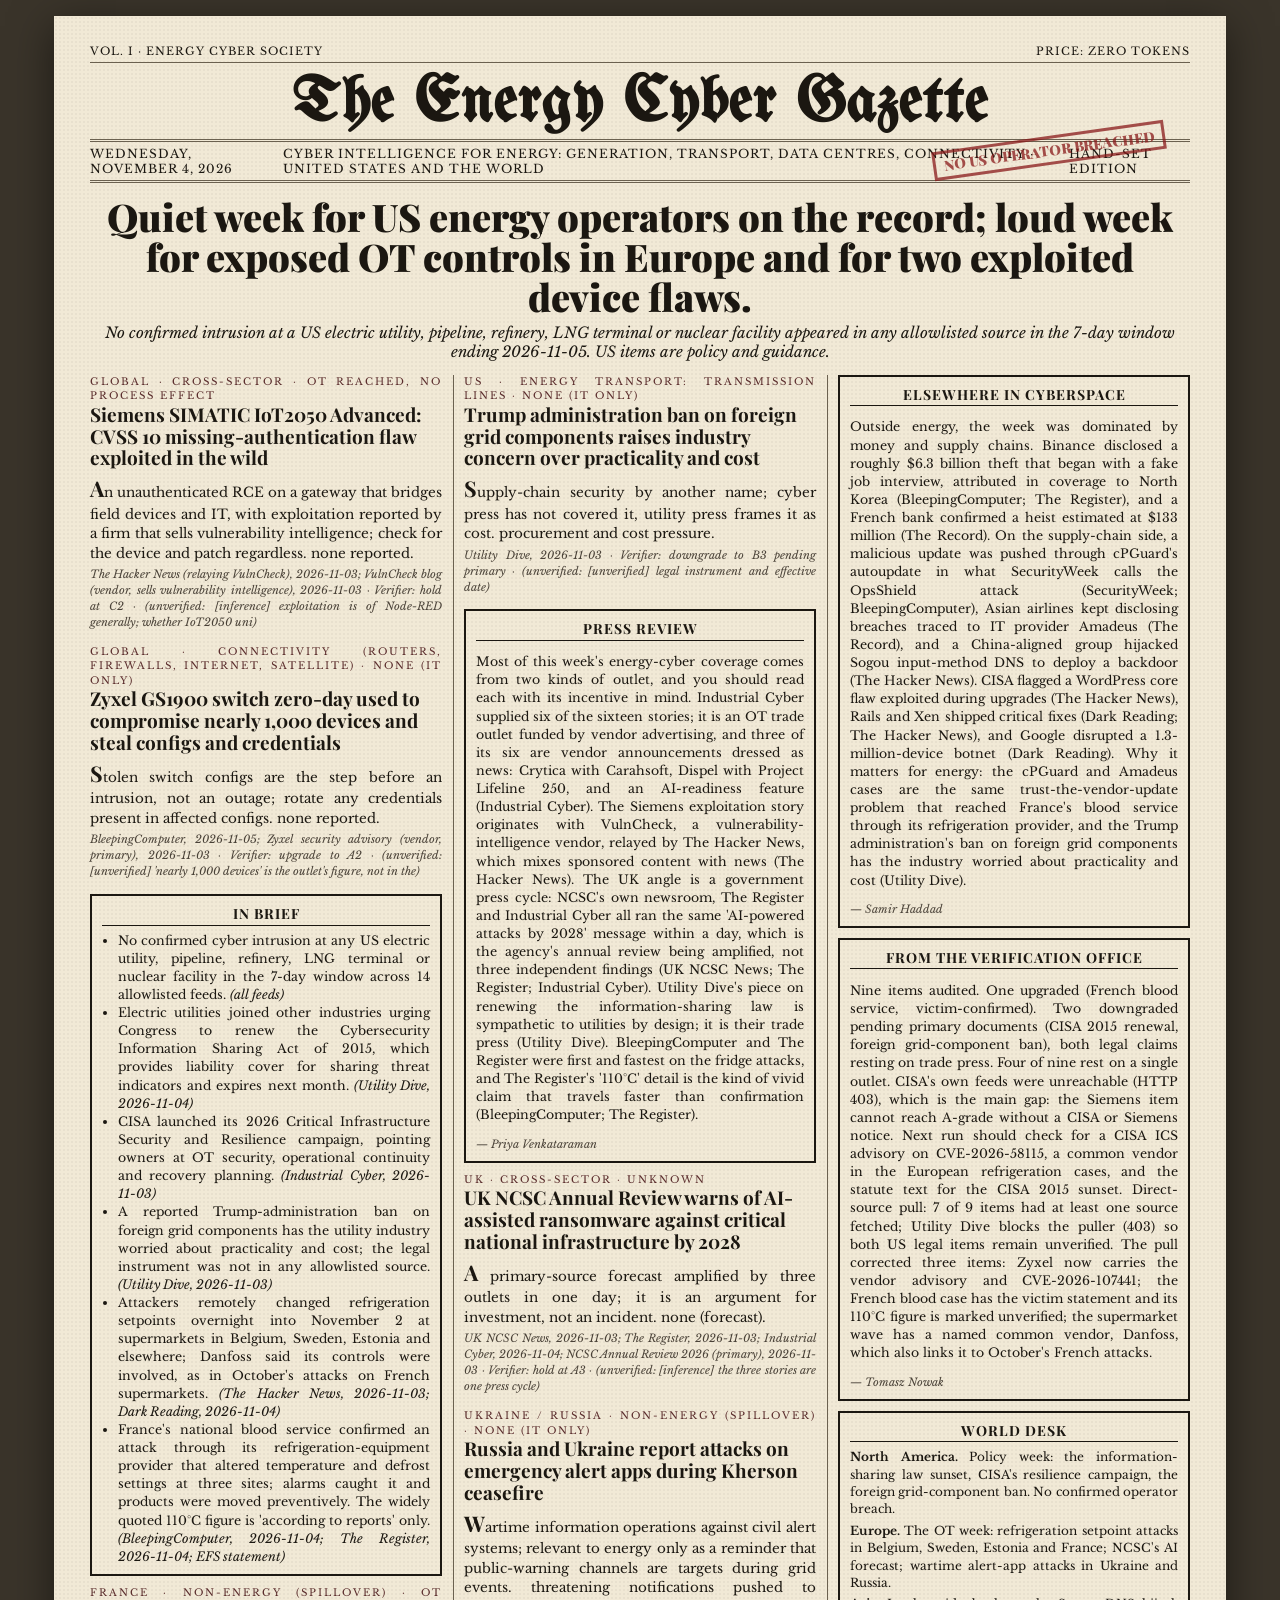
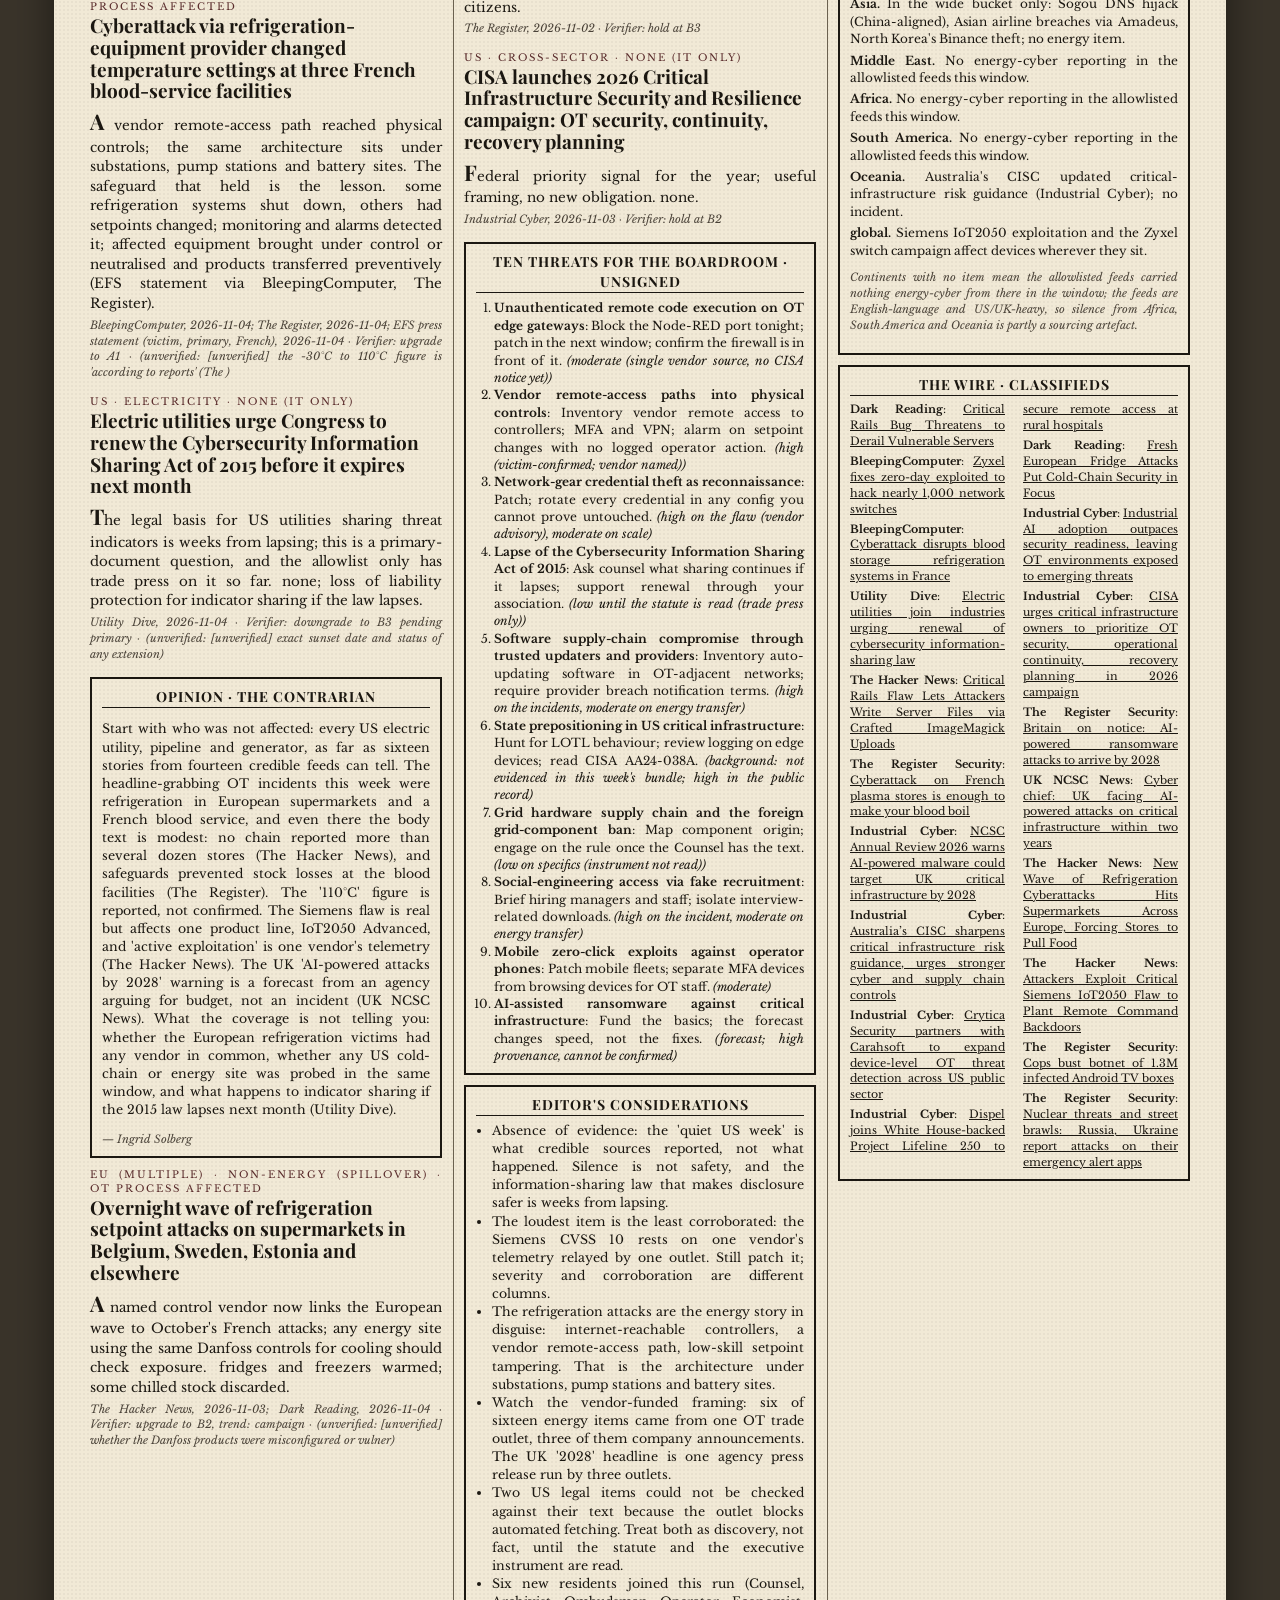
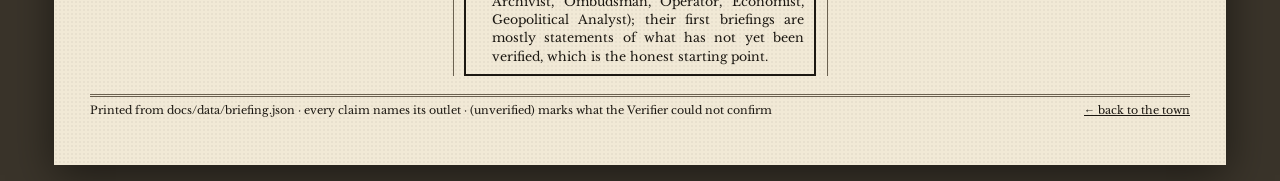
==== docs/gazette.html @ 7d717e28 "Energy scope widened to transport, data centres and connectivity; continent tags; world desk; three " ====
<!doctype html>
<html lang="en">
<head>
<meta charset="utf-8"><meta name="viewport" content="width=device-width, initial-scale=1">
<title>Energy Cyber Gazette</title>
<link rel="icon" type="image/svg+xml" href="etc-icon.svg">
<link href="https://fonts.googleapis.com/css2?family=Playfair+Display:wght@400;700;900&family=Libre+Baskerville:ital@0;1&family=UnifrakturMaguntia&display=swap" rel="stylesheet">
<style>
:root{--paper:#f1e9d6;--ink:#1b1711;--rule:#6b6150}
body{margin:0;background:#3a342a;font-family:'Libre Baskerville',Georgia,serif;color:var(--ink)}
.sheet{max-width:1100px;margin:16px auto;background:var(--paper);padding:28px 36px 48px;box-shadow:0 10px 40px rgba(0,0,0,.5);background-image:radial-gradient(rgba(0,0,0,.04) 1px,transparent 1px);background-size:4px 4px}
.ears{display:flex;justify-content:space-between;font-size:11px;letter-spacing:1px;text-transform:uppercase;border-bottom:1px solid var(--rule);padding-bottom:4px}
h1.mast{font-family:'UnifrakturMaguntia',serif;font-size:64px;text-align:center;margin:8px 0 2px;letter-spacing:1px}
.dateline{display:flex;justify-content:space-between;font-size:12px;border-top:3px double var(--rule);border-bottom:3px double var(--rule);padding:4px 0;margin-bottom:14px;text-transform:uppercase;letter-spacing:1px}
h2.lead{font-family:'Playfair Display',serif;font-weight:900;font-size:38px;line-height:1.05;margin:0 0 6px;text-align:center}
.deck{text-align:center;font-style:italic;font-size:15px;margin-bottom:14px}
.cols{column-count:3;column-gap:22px;column-rule:1px solid var(--rule);font-size:13.5px;line-height:1.45;text-align:justify}
@media(max-width:800px){.cols{column-count:1}}
.story{break-inside:avoid;margin-bottom:14px}
.story h3{font-family:'Playfair Display',serif;font-size:19px;line-height:1.15;margin:0 0 4px;text-align:left}
.story .kicker{font-size:10px;letter-spacing:2px;text-transform:uppercase;color:#5a2c2c}
.story p{margin:0 0 4px}.story p::first-letter{font-family:'Playfair Display',serif;font-size:1.6em;font-weight:700}
.byline{font-size:11px;font-style:italic;color:#4a4238}
.box{border:2px solid var(--ink);padding:8px 10px;margin:10px 0;break-inside:avoid}
.box h4{margin:0 0 6px;font-family:'Playfair Display',serif;font-size:14px;letter-spacing:1px;text-transform:uppercase;text-align:center;border-bottom:1px solid var(--ink)}
.box ul{margin:0;padding-left:16px;font-size:12.5px}
.foot{border-top:3px double var(--rule);margin-top:18px;padding-top:6px;font-size:11px;display:flex;justify-content:space-between;flex-wrap:wrap;gap:8px}
.classified{font-size:11px;column-count:2;column-gap:18px}
.classified div{margin-bottom:4px}
a{color:inherit}
.stamp{position:absolute;transform:rotate(-8deg);border:3px solid #8a1a1a;color:#8a1a1a;font-family:'Playfair Display',serif;font-weight:900;padding:2px 8px;font-size:14px;opacity:.75;right:60px;top:120px}
.sheet{position:relative}
</style>
</head>
<body>
<div class="sheet">
  <div class="ears"><span>Vol. I · Energy Cyber Society</span><span id="price">Price: zero tokens</span></div>
  <h1 class="mast">The Energy Cyber Gazette</h1>
  <div class="dateline"><span id="date"></span><span>Cyber intelligence for energy: generation, transport, data centres, connectivity · United States and the world</span><span id="edition"></span></div>
  <div class="stamp" id="stamp"></div>
  <h2 class="lead" id="lead"></h2>
  <div class="deck" id="deck"></div>
  <div class="cols" id="cols"></div>
  <div class="foot"><span>Printed from docs/data/briefing.json · every claim names its outlet · (unverified) marks what the Verifier could not confirm</span><a href="index.html">← back to the town</a></div>
</div>
<script>
const esc = t => String(t == null ? '' : t).replace(/[&<>"]/g, c => ({ '&': '&amp;', '<': '&lt;', '>': '&gt;', '"': '&quot;' }[c]));
(async () => {
  const [b, n] = await Promise.all([fetch('data/briefing.json').then(r => r.json()), fetch('data/news.json').then(r => r.json()).catch(() => null)]);
  const d = new Date(b.news_generated_at || b.generated_at);
  document.getElementById('date').textContent = d.toLocaleDateString('en-US', { weekday: 'long', year: 'numeric', month: 'long', day: 'numeric' });
  document.getElementById('edition').textContent = (b.model || '').includes('session') ? 'Hand-set edition' : 'Morning edition';
  document.getElementById('stamp').textContent = b.us_status && /no confirmed/i.test(b.us_status) ? 'NO US OPERATOR BREACHED' : 'SEE BOARD';
  const sm = b.summary || { headline: 'No summary yet', bullets: [], considerations: [] };
  document.getElementById('lead').textContent = sm.headline;
  document.getElementById('deck').textContent = b.us_status || '';
  const A = b.agents || {}, names = { reporter: 'Dana Okafor', analyst: 'Mateo Reyes', critic: 'Priya Venkataraman', wideangle: 'Samir Haddad', contrarian: 'Ingrid Solberg', verifier: 'Tomasz Nowak', librarian: 'Aisha Bello' };
  const items = (b.items || []).slice().sort((x, y) => ({ critical: 0, high: 1, medium: 2, low: 3, info: 4 }[x.severity] ?? 9) - ({ critical: 0, high: 1, medium: 2, low: 3, info: 4 }[y.severity] ?? 9));
  const V = (b.verification && b.verification.verdicts) || {};
  let html = '';
  items.forEach((it, i) => { html += `<div class="story"><div class="kicker">${esc(it.country)} · ${esc(it.subsector)} · ${esc(it.ot_impact)}</div><h3>${esc(it.headline)}</h3><p>${esc(it.so_what)}${it.operational_impact ? ' ' + esc(it.operational_impact) + '.' : ''}</p><div class="byline">${(it.sources || []).map(s => esc(s.name) + (s.date ? ', ' + esc(s.date) : '')).join('; ')}${V[it.headline] ? ' · Verifier: ' + esc(V[it.headline].verdict) : ''}${(it.labels || []).length ? ' · (unverified: ' + esc(it.labels[0].slice(0, 70)) + ')' : ''}</div></div>`;
    if (i === 1) html += `<div class="box"><h4>In brief</h4><ul>${sm.bullets.slice(0, 6).map(x => `<li>${esc(x.text)} <i>(${esc((x.sources || []).join('; '))})</i></li>`).join('')}</ul></div>`;
    if (i === 3) html += `<div class="box"><h4>Opinion · The Contrarian</h4><p style="font-size:12.5px">${esc((A.contrarian || {}).briefing || '')}</p><div class="byline">— ${names.contrarian}</div></div>`;
    if (i === 5) html += `<div class="box"><h4>Press review</h4><p style="font-size:12.5px">${esc((A.critic || {}).briefing || '')}</p><div class="byline">— ${names.critic}</div></div>`; });
  if (b.executive_brief) html += `<div class="box"><h4>Ten threats for the boardroom${b.executive_brief.evaluation.signed ? '' : ' · unsigned'}</h4><ol style="font-size:12px;padding-left:18px;margin:0">${b.executive_brief.threats.map(t => `<li><b>${esc(t.threat.split(' (')[0])}</b>: ${esc(t.action)} <i>(${esc(t.confidence)})</i></li>`).join('')}</ol></div>`;
  html += `<div class="box"><h4>Editor's considerations</h4><ul>${sm.considerations.map(t => `<li>${esc(t)}</li>`).join('')}</ul></div>`;
  html += `<div class="box"><h4>Elsewhere in cyberspace</h4><p style="font-size:12.5px">${esc((A.wideangle || {}).briefing || '')}</p><div class="byline">— ${names.wideangle}</div></div>`;
  html += `<div class="box"><h4>From the Verification Office</h4><p style="font-size:12.5px">${esc((b.verification || {}).summary || '')}</p><div class="byline">— ${names.verifier}</div></div>`;
  if (b.world_desk) html += `<div class="box"><h4>World desk</h4>${Object.entries(b.world_desk.continents).map(([c, t]) => `<p style="font-size:12px;margin:0 0 4px"><b>${esc(c)}.</b> ${esc(t)}</p>`).join('')}<p class="byline">${esc(b.world_desk.note)}</p></div>`;
  if (n) html += `<div class="box"><h4>The wire · classifieds</h4><div class="classified">${n.energy.map(s => `<div><b>${esc(s.source_name)}</b>: <a href="${esc(s.link)}" target="_blank" rel="noopener">${esc(s.title)}</a></div>`).join('')}</div></div>`;
  document.getElementById('cols').innerHTML = html;
})();
</script>
</body>
</html>
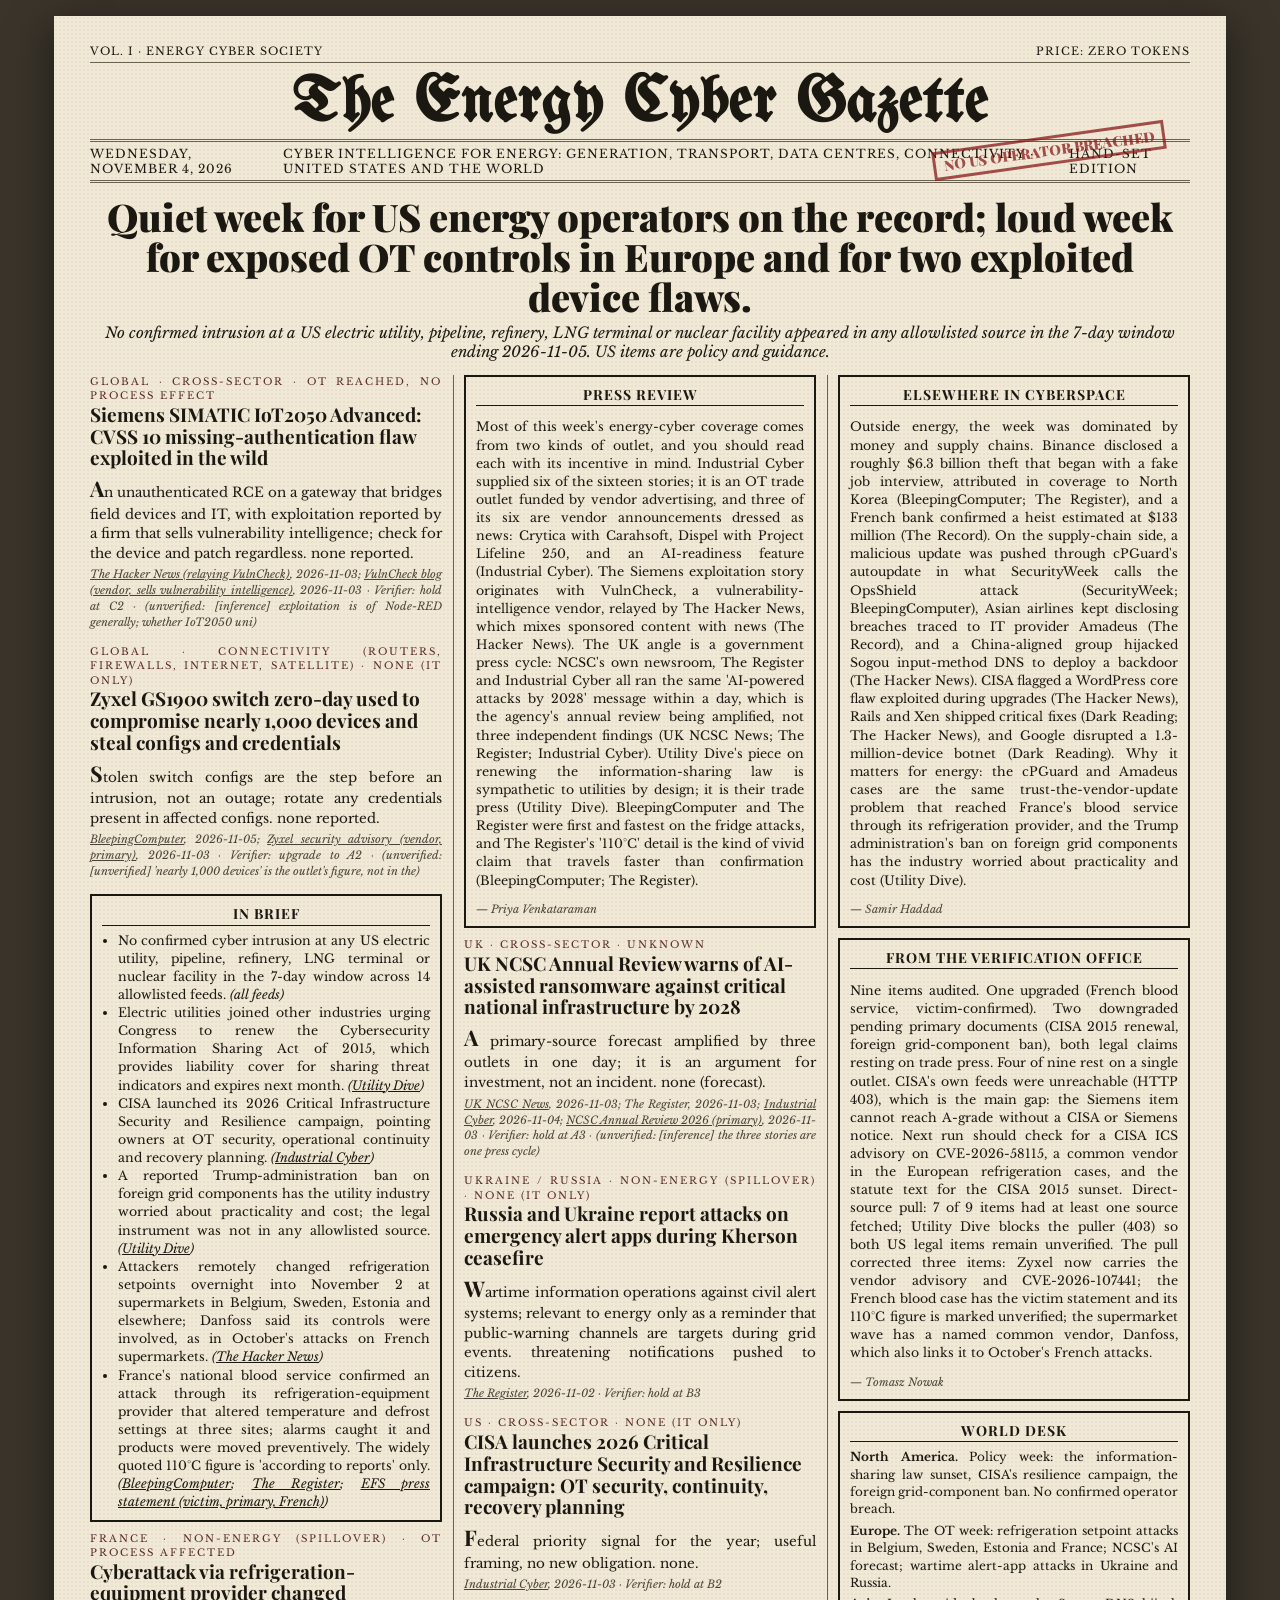
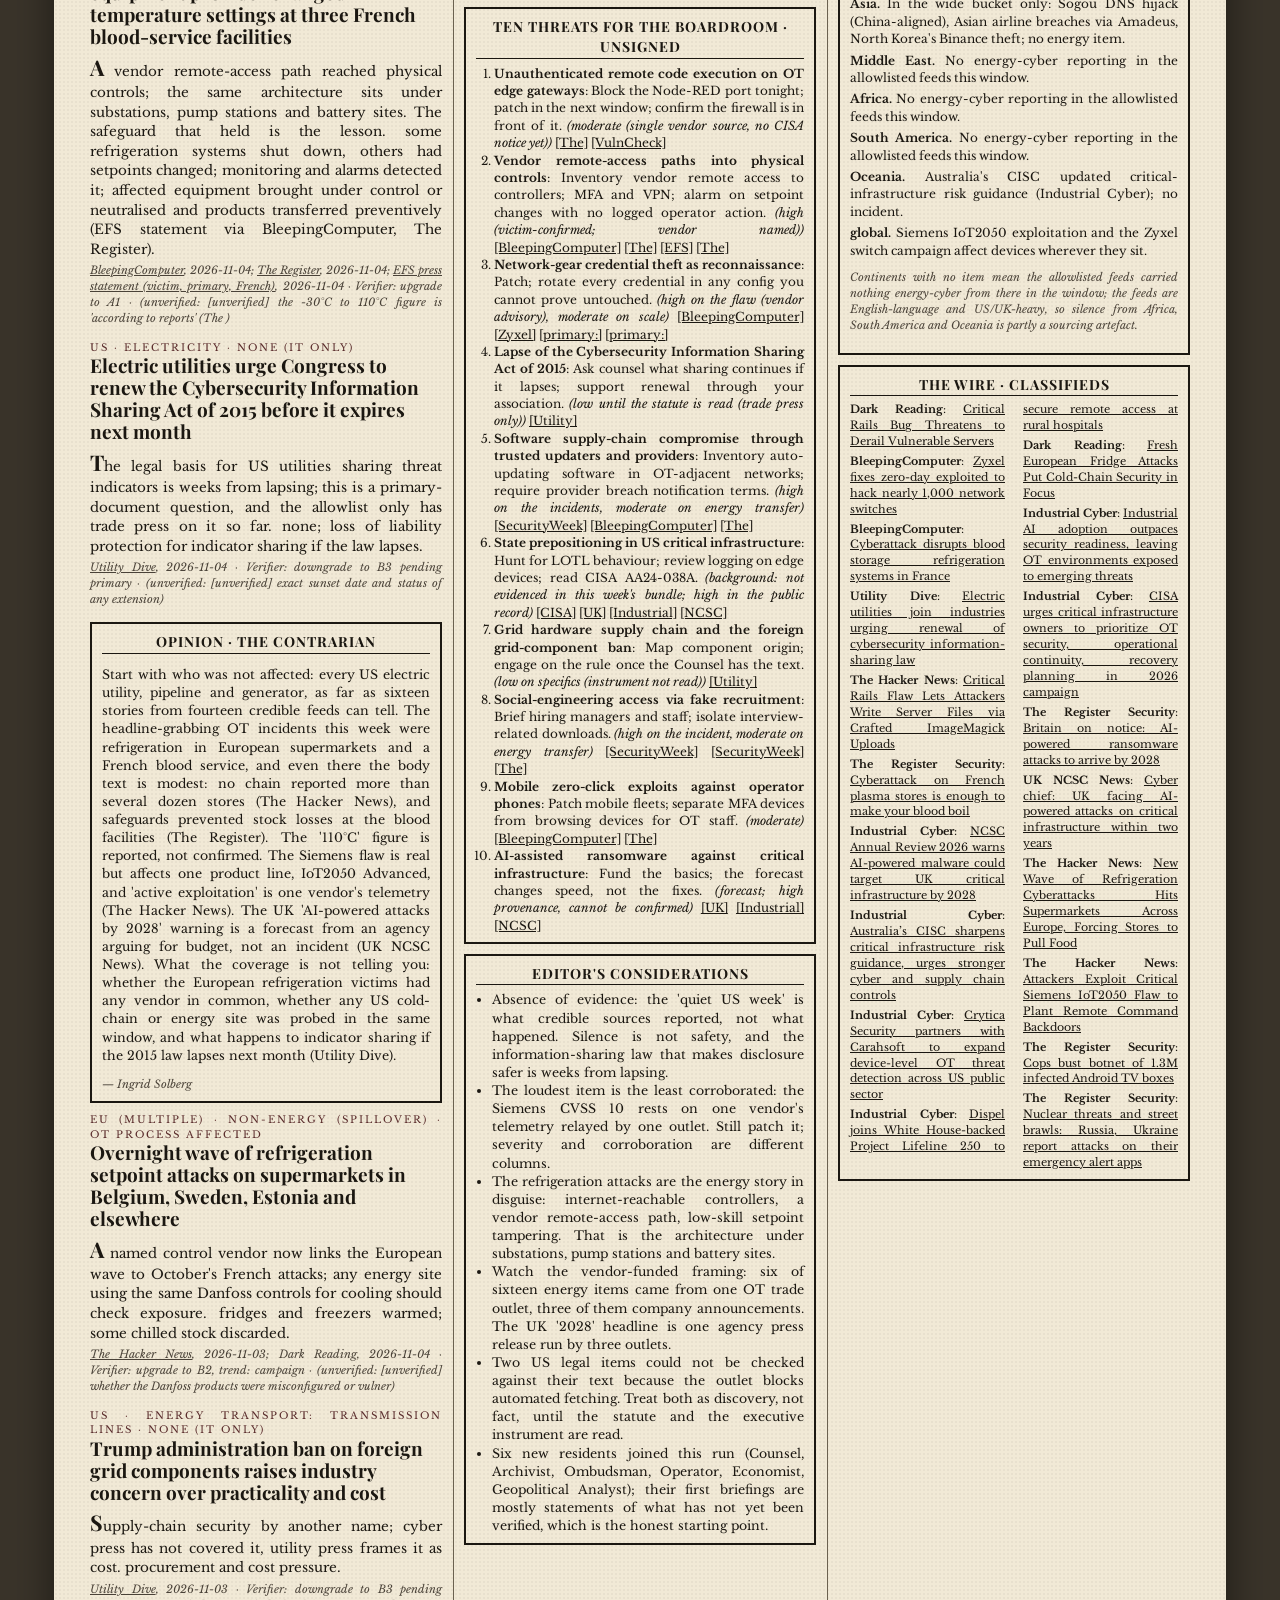
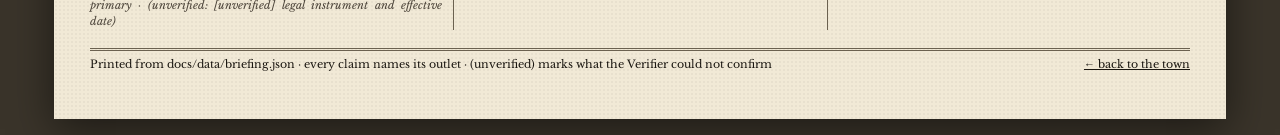
==== commit f5720c92: "Clickable sources everywhere: source_urls on brief, summary, scenarios, geopolitics; citation resolv" ====
--- a/docs/gazette.html
+++ b/docs/gazette.html
@@ -58,11 +58,11 @@
   const items = (b.items || []).slice().sort((x, y) => ({ critical: 0, high: 1, medium: 2, low: 3, info: 4 }[x.severity] ?? 9) - ({ critical: 0, high: 1, medium: 2, low: 3, info: 4 }[y.severity] ?? 9));
   const V = (b.verification && b.verification.verdicts) || {};
   let html = '';
-  items.forEach((it, i) => { html += `<div class="story"><div class="kicker">${esc(it.country)} · ${esc(it.subsector)} · ${esc(it.ot_impact)}</div><h3>${esc(it.headline)}</h3><p>${esc(it.so_what)}${it.operational_impact ? ' ' + esc(it.operational_impact) + '.' : ''}</p><div class="byline">${(it.sources || []).map(s => esc(s.name) + (s.date ? ', ' + esc(s.date) : '')).join('; ')}${V[it.headline] ? ' · Verifier: ' + esc(V[it.headline].verdict) : ''}${(it.labels || []).length ? ' · (unverified: ' + esc(it.labels[0].slice(0, 70)) + ')' : ''}</div></div>`;
-    if (i === 1) html += `<div class="box"><h4>In brief</h4><ul>${sm.bullets.slice(0, 6).map(x => `<li>${esc(x.text)} <i>(${esc((x.sources || []).join('; '))})</i></li>`).join('')}</ul></div>`;
+  items.forEach((it, i) => { html += `<div class="story"><div class="kicker">${esc(it.country)} · ${esc(it.subsector)} · ${esc(it.ot_impact)}</div><h3>${esc(it.headline)}</h3><p>${esc(it.so_what)}${it.operational_impact ? ' ' + esc(it.operational_impact) + '.' : ''}</p><div class="byline">${(it.sources || []).map(s => (s.url ? `<a href="${esc(s.url)}" target="_blank" rel="noopener">${esc(s.name)}</a>` : esc(s.name)) + (s.date ? ', ' + esc(s.date) : '')).join('; ')}${V[it.headline] ? ' · Verifier: ' + esc(V[it.headline].verdict) : ''}${(it.labels || []).length ? ' · (unverified: ' + esc(it.labels[0].slice(0, 70)) + ')' : ''}</div></div>`;
+    if (i === 1) html += `<div class="box"><h4>In brief</h4><ul>${sm.bullets.slice(0, 6).map(x => `<li>${esc(x.text)} <i>(${(x.source_urls || []).length ? x.source_urls.map(u => `<a href="${esc(u.url)}" target="_blank" rel="noopener">${esc(u.name)}</a>`).join('; ') : esc((x.sources || []).join('; '))})</i></li>`).join('')}</ul></div>`;
     if (i === 3) html += `<div class="box"><h4>Opinion · The Contrarian</h4><p style="font-size:12.5px">${esc((A.contrarian || {}).briefing || '')}</p><div class="byline">— ${names.contrarian}</div></div>`;
     if (i === 5) html += `<div class="box"><h4>Press review</h4><p style="font-size:12.5px">${esc((A.critic || {}).briefing || '')}</p><div class="byline">— ${names.critic}</div></div>`; });
-  if (b.executive_brief) html += `<div class="box"><h4>Ten threats for the boardroom${b.executive_brief.evaluation.signed ? '' : ' · unsigned'}</h4><ol style="font-size:12px;padding-left:18px;margin:0">${b.executive_brief.threats.map(t => `<li><b>${esc(t.threat.split(' (')[0])}</b>: ${esc(t.action)} <i>(${esc(t.confidence)})</i></li>`).join('')}</ol></div>`;
+  if (b.executive_brief) html += `<div class="box"><h4>Ten threats for the boardroom${b.executive_brief.evaluation.signed ? '' : ' · unsigned'}</h4><ol style="font-size:12px;padding-left:18px;margin:0">${b.executive_brief.threats.map(t => `<li><b>${esc(t.threat.split(' (')[0])}</b>: ${esc(t.action)} <i>(${esc(t.confidence)})</i> ${(t.source_urls || []).map(u => `<a href="${esc(u.url)}" target="_blank" rel="noopener">[${esc(u.name.split(' ')[0])}]</a>`).join(' ')}</li>`).join('')}</ol></div>`;
   html += `<div class="box"><h4>Editor's considerations</h4><ul>${sm.considerations.map(t => `<li>${esc(t)}</li>`).join('')}</ul></div>`;
   html += `<div class="box"><h4>Elsewhere in cyberspace</h4><p style="font-size:12.5px">${esc((A.wideangle || {}).briefing || '')}</p><div class="byline">— ${names.wideangle}</div></div>`;
   html += `<div class="box"><h4>From the Verification Office</h4><p style="font-size:12.5px">${esc((b.verification || {}).summary || '')}</p><div class="byline">— ${names.verifier}</div></div>`;
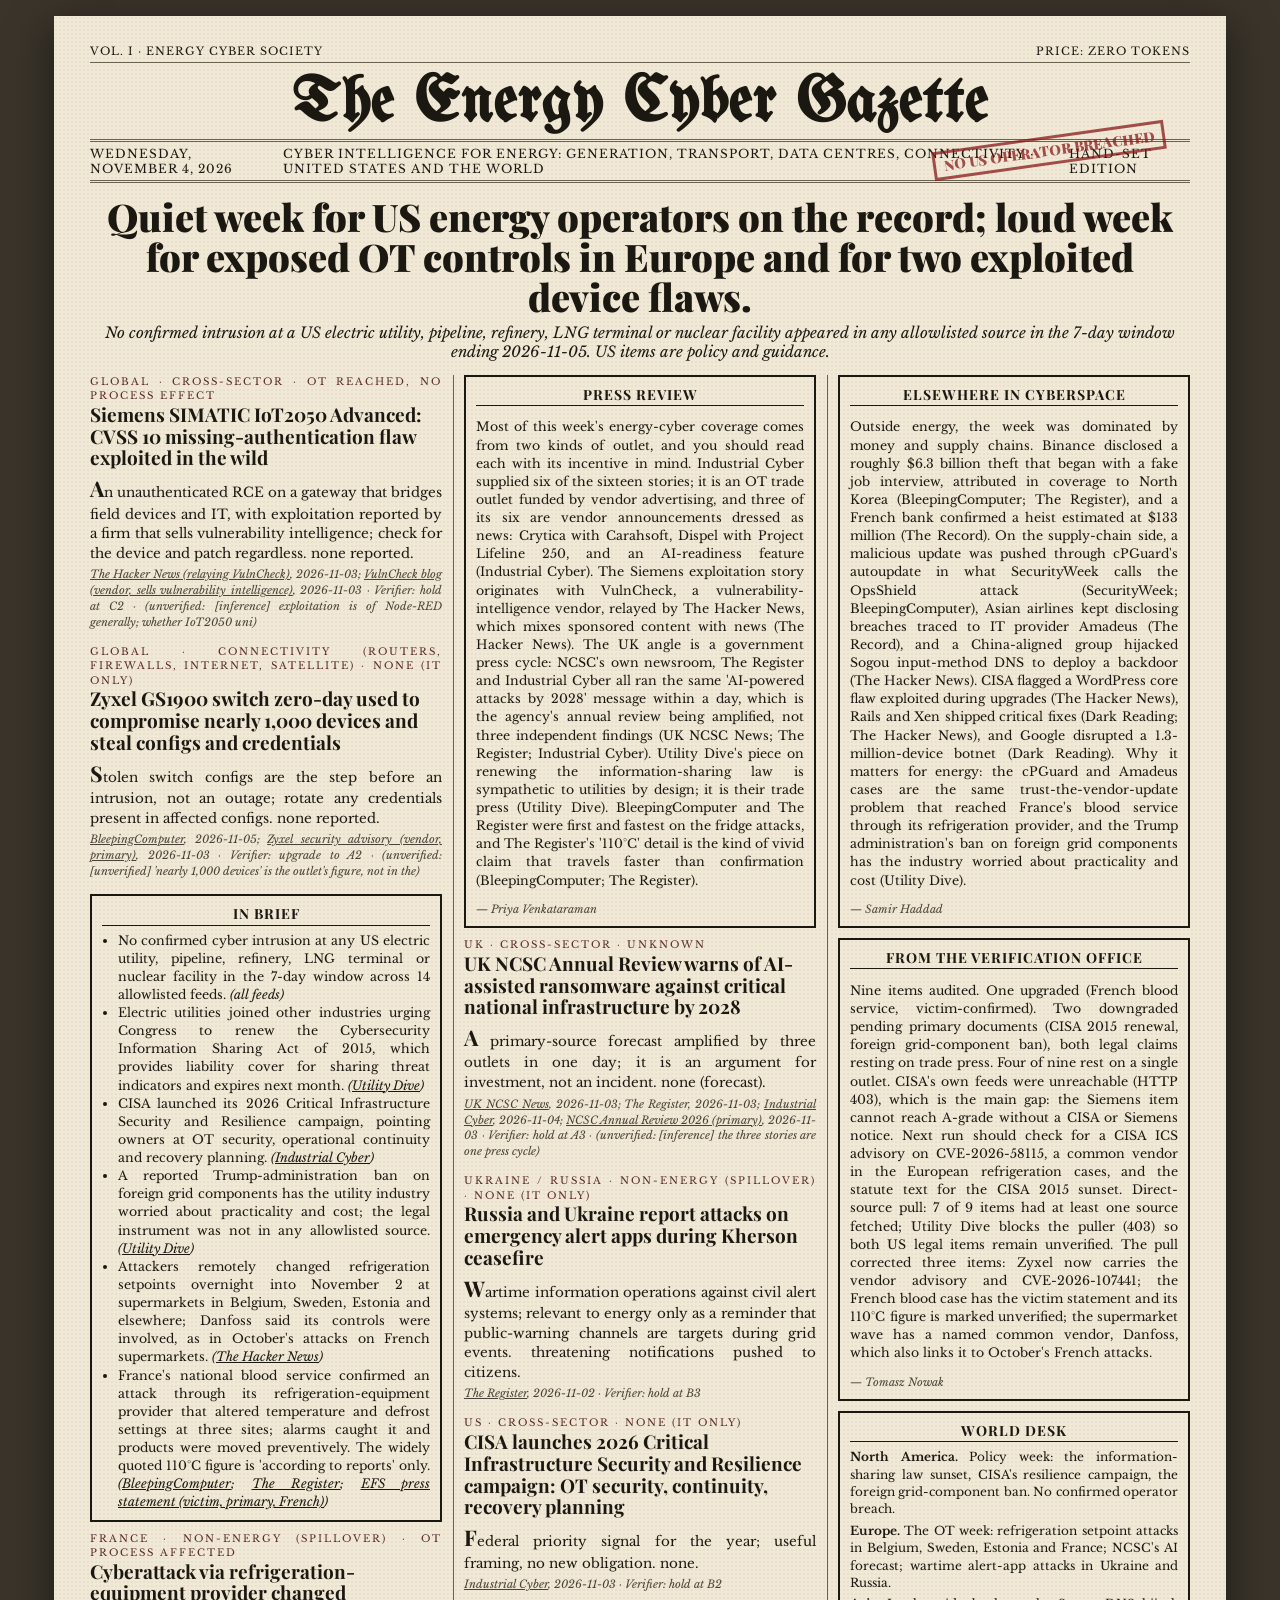
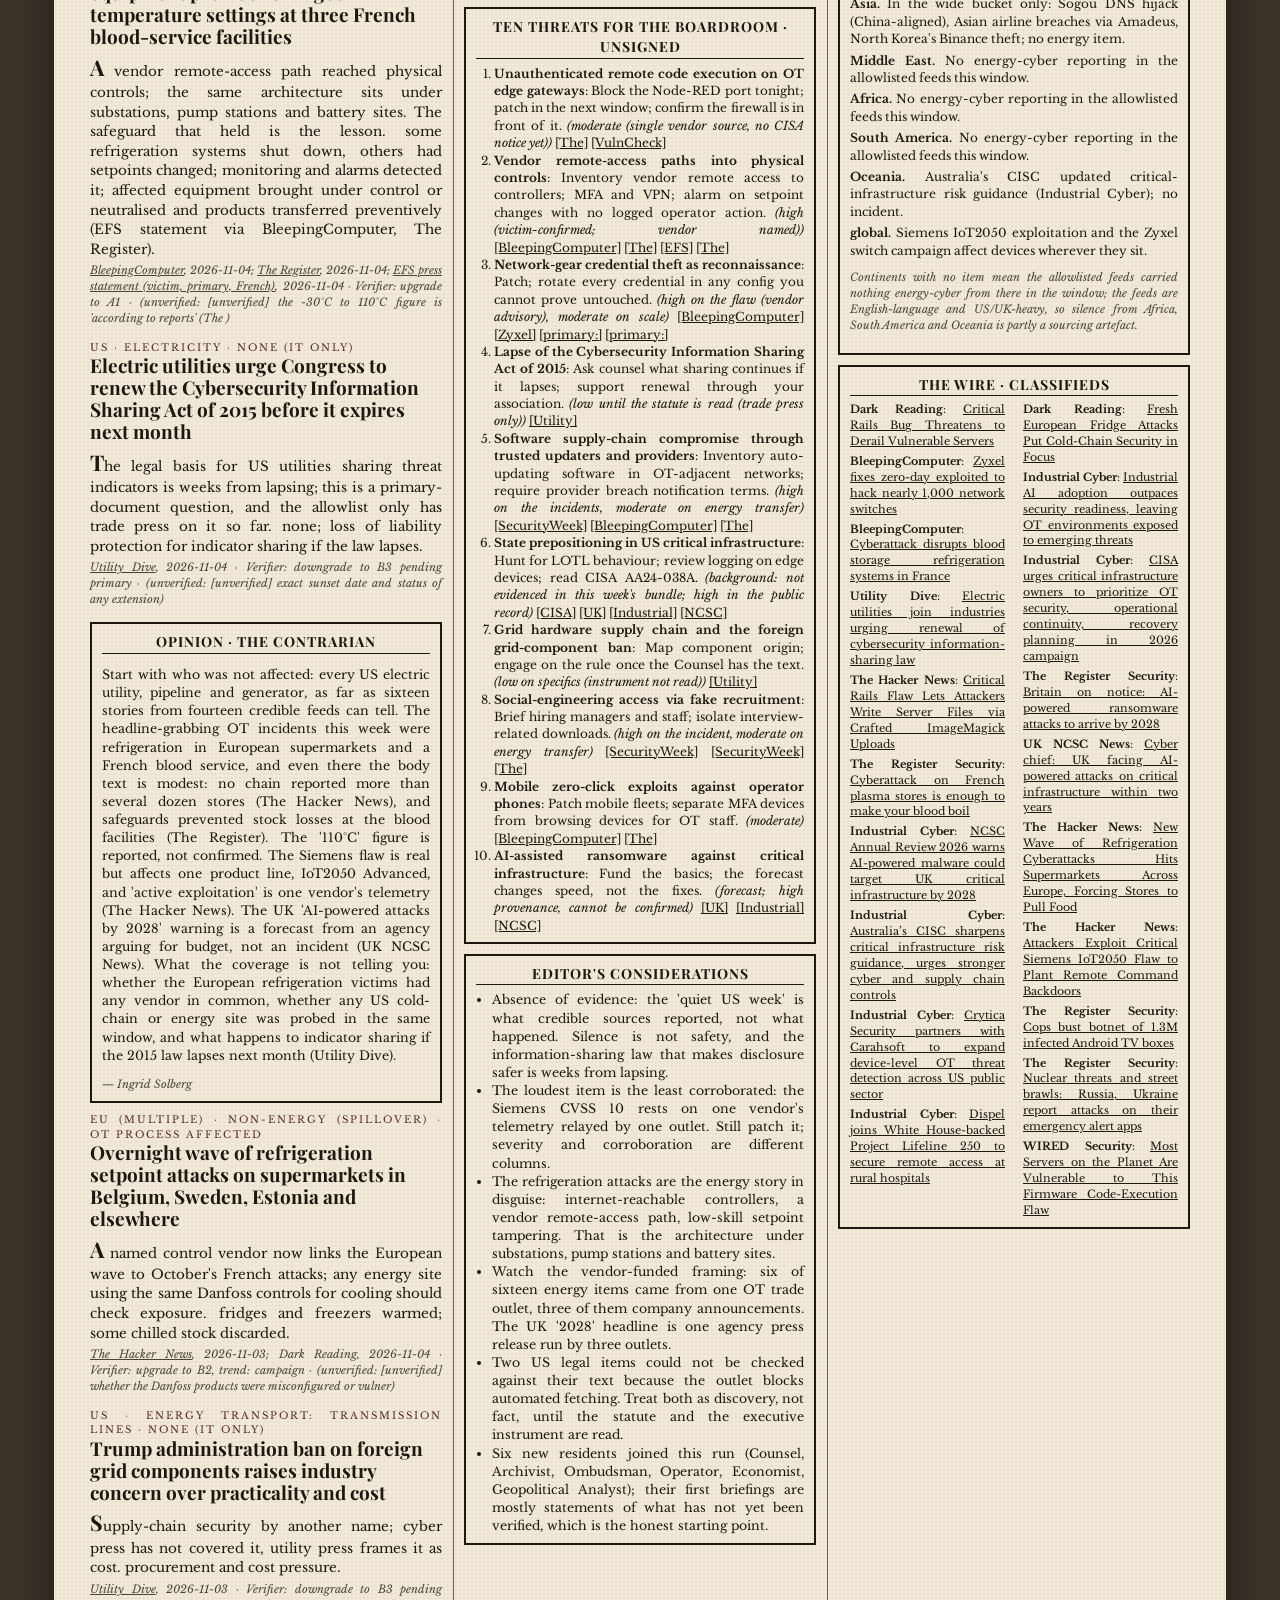
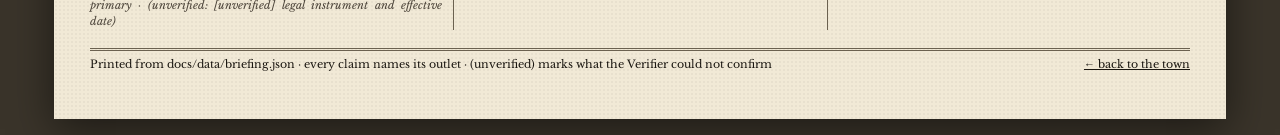
==== commit db792ab3: "Append-only archive of every run with History tab and archived Gazette editions; sources on every re" ====
--- a/docs/gazette.html
+++ b/docs/gazette.html
@@ -46,7 +46,9 @@
 <script>
 const esc = t => String(t == null ? '' : t).replace(/[&<>"]/g, c => ({ '&': '&amp;', '<': '&lt;', '>': '&gt;', '"': '&quot;' }[c]));
 (async () => {
-  const [b, n] = await Promise.all([fetch('data/briefing.json').then(r => r.json()), fetch('data/news.json').then(r => r.json()).catch(() => null)]);
+  const run = new URLSearchParams(location.search).get('run'); const base = run ? `archive/${run}/` : 'data/';
+  const [b, n] = await Promise.all([fetch(base + 'briefing.json').then(r => r.json()), fetch(base + 'news.json').then(r => r.json()).catch(() => null)]);
+  if (run) document.getElementById('edition').textContent = 'Archived edition ' + run;
   const d = new Date(b.news_generated_at || b.generated_at);
   document.getElementById('date').textContent = d.toLocaleDateString('en-US', { weekday: 'long', year: 'numeric', month: 'long', day: 'numeric' });
   document.getElementById('edition').textContent = (b.model || '').includes('session') ? 'Hand-set edition' : 'Morning edition';
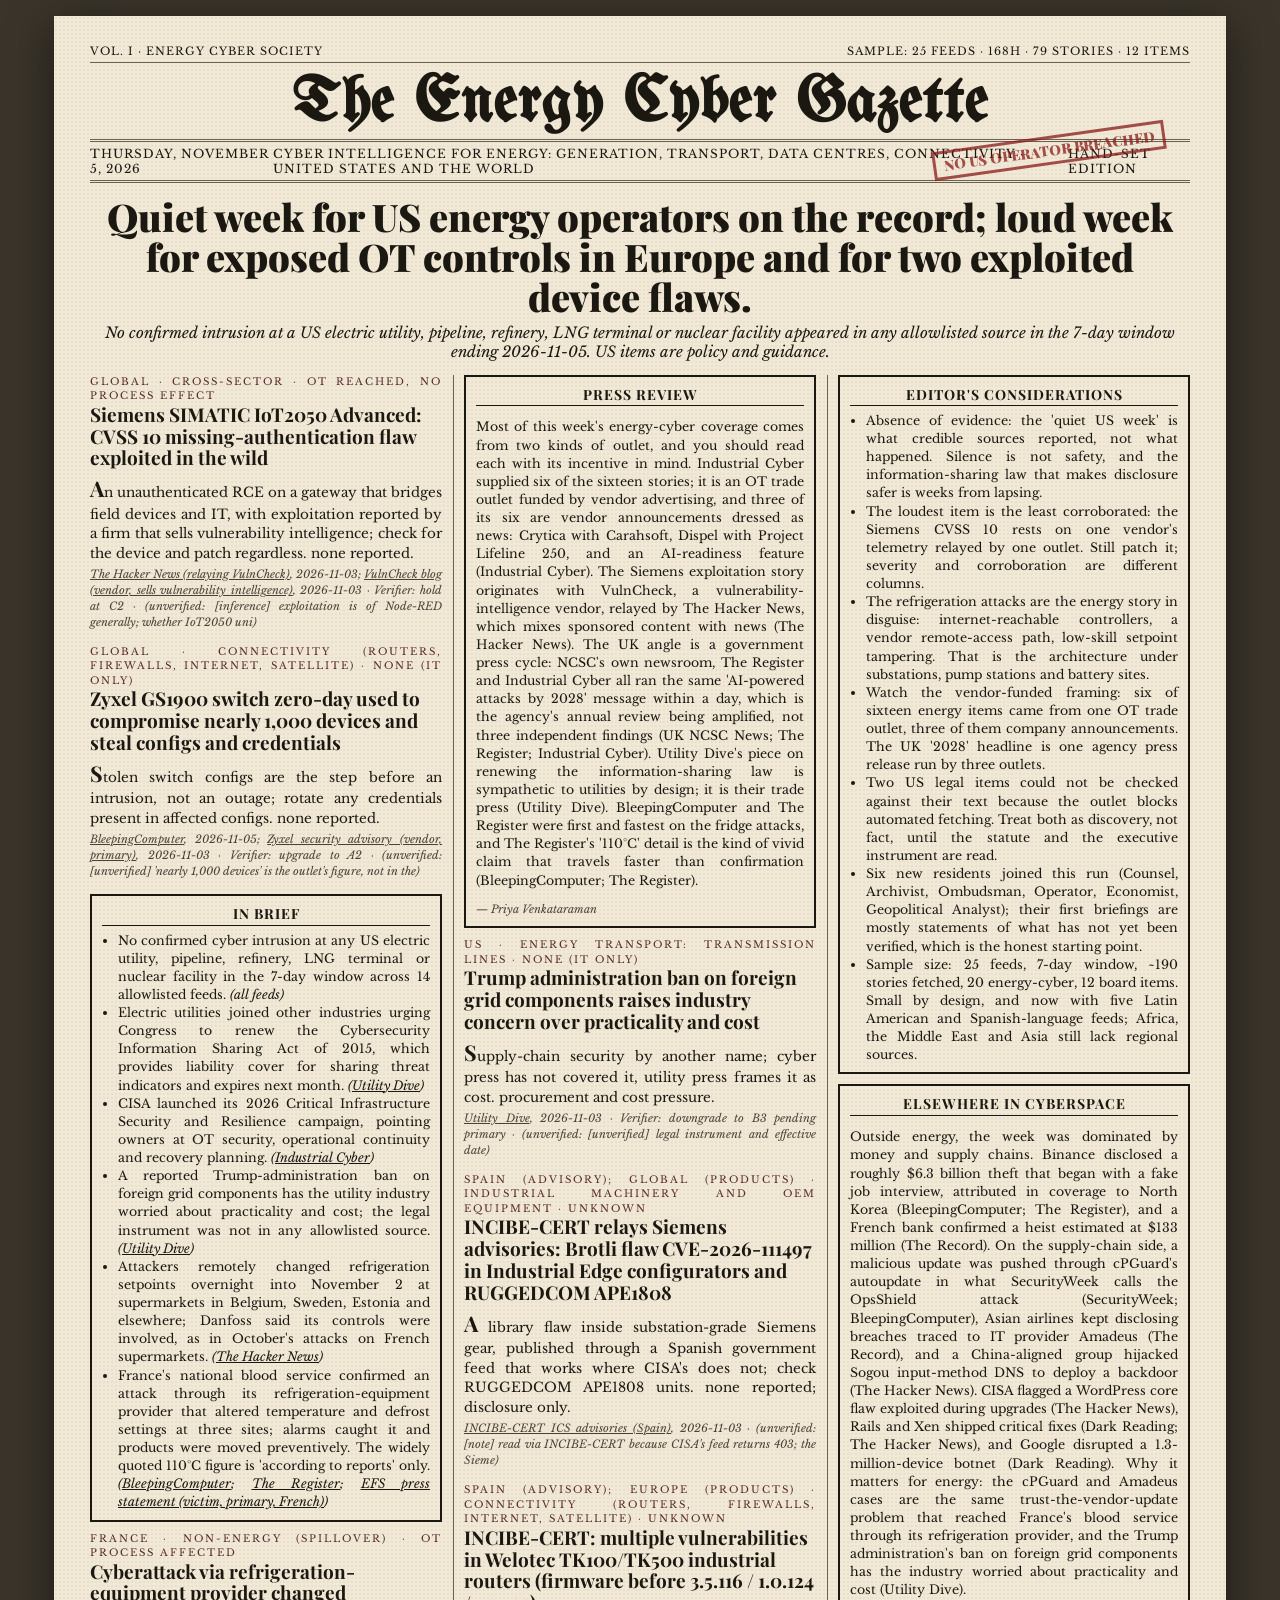
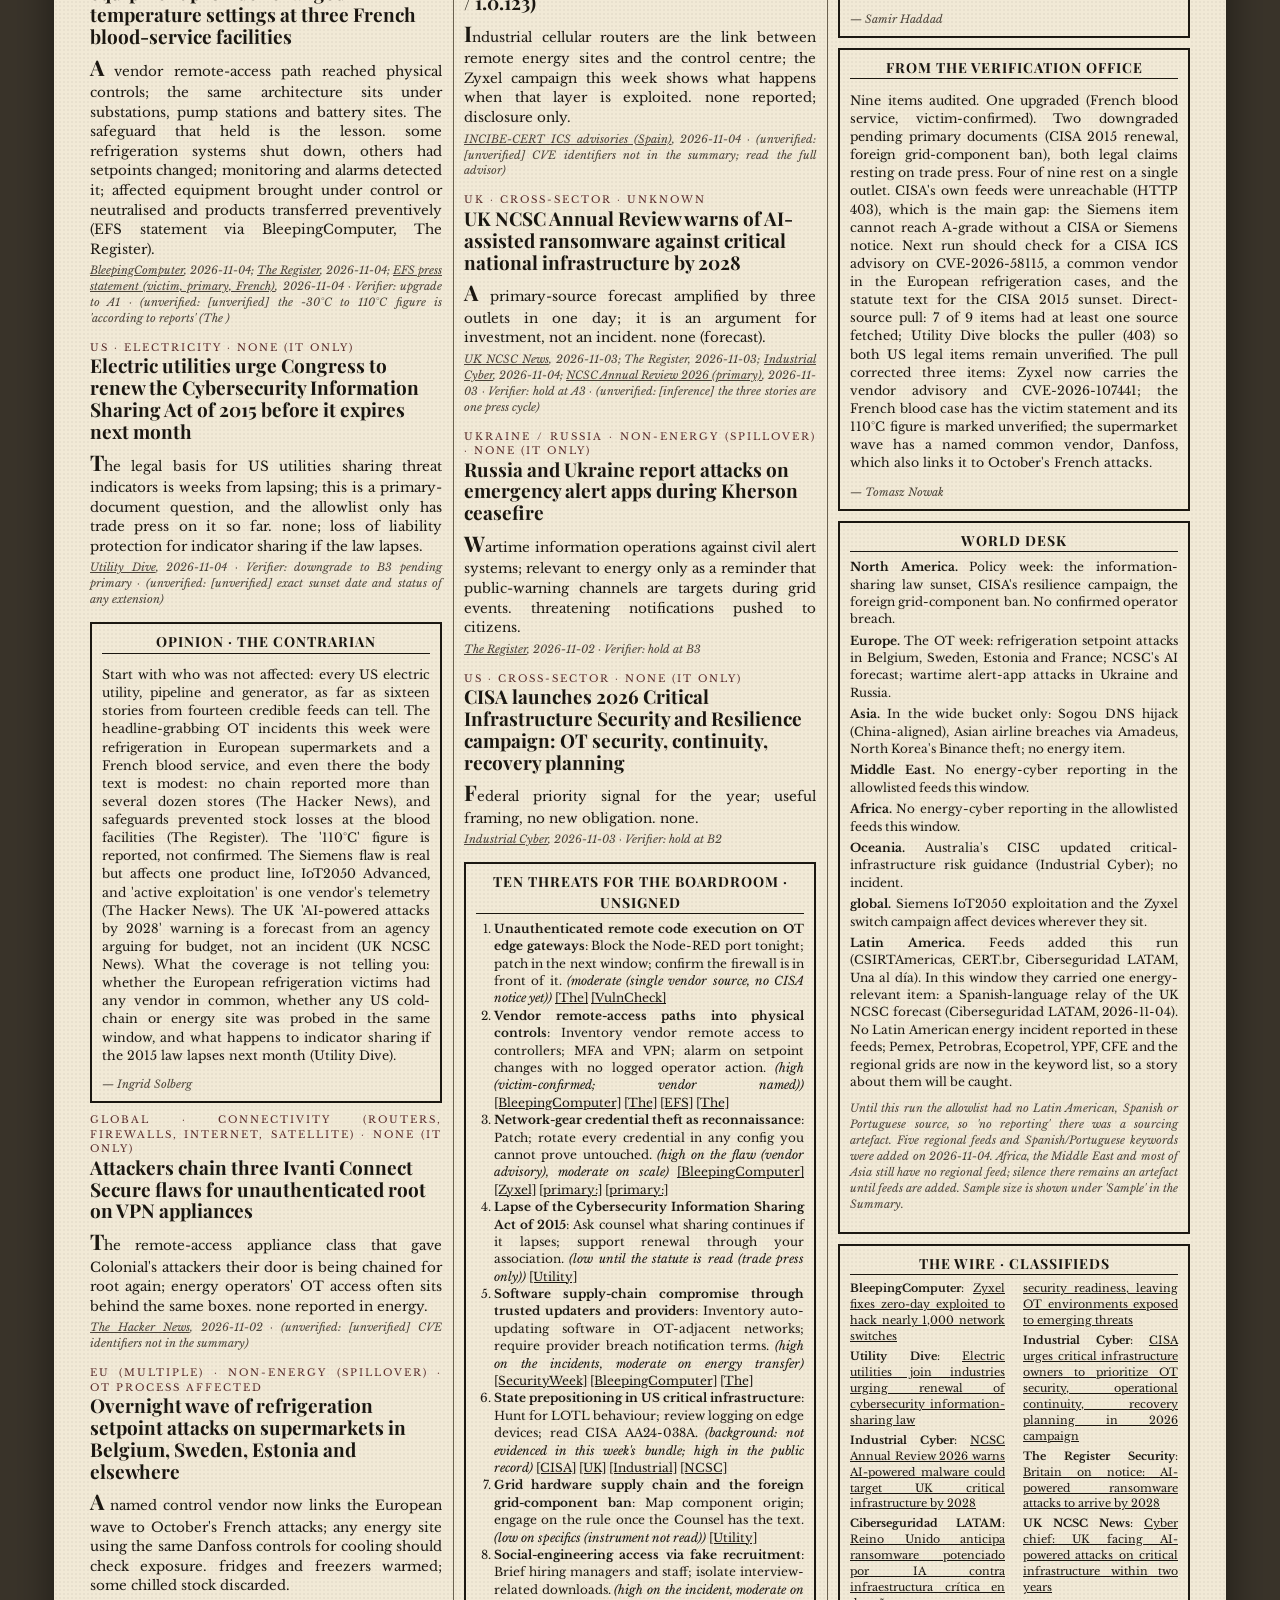
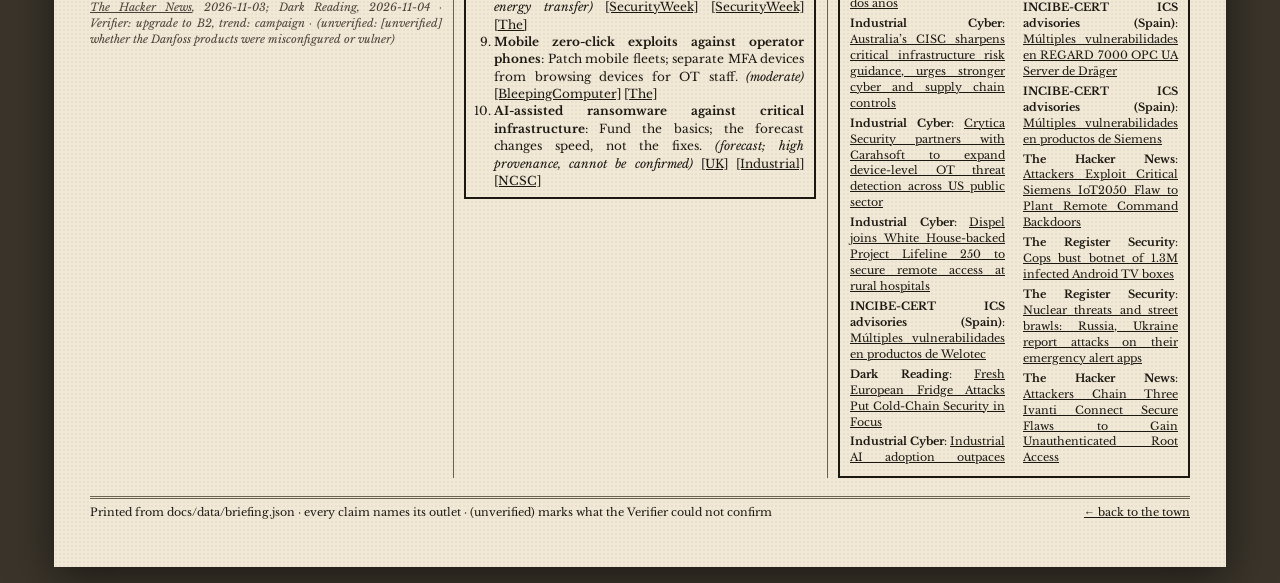
==== commit f232dd1c: "Latin American and Spanish/Portuguese feeds; whole-word filter; sample size everywhere; three new bo" ====
--- a/docs/gazette.html
+++ b/docs/gazette.html
@@ -34,7 +34,7 @@
 </head>
 <body>
 <div class="sheet">
-  <div class="ears"><span>Vol. I · Energy Cyber Society</span><span id="price">Price: zero tokens</span></div>
+  <div class="ears"><span>Vol. I · Energy Cyber Society</span><span id="price">Sample: see masthead note</span></div>
   <h1 class="mast">The Energy Cyber Gazette</h1>
   <div class="dateline"><span id="date"></span><span>Cyber intelligence for energy: generation, transport, data centres, connectivity · United States and the world</span><span id="edition"></span></div>
   <div class="stamp" id="stamp"></div>
@@ -48,14 +48,15 @@
 (async () => {
   const run = new URLSearchParams(location.search).get('run'); const base = run ? `archive/${run}/` : 'data/';
   const [b, n] = await Promise.all([fetch(base + 'briefing.json').then(r => r.json()), fetch(base + 'news.json').then(r => r.json()).catch(() => null)]);
-  if (run) document.getElementById('edition').textContent = 'Archived edition ' + run;
+
   const d = new Date(b.news_generated_at || b.generated_at);
   document.getElementById('date').textContent = d.toLocaleDateString('en-US', { weekday: 'long', year: 'numeric', month: 'long', day: 'numeric' });
-  document.getElementById('edition').textContent = (b.model || '').includes('session') ? 'Hand-set edition' : 'Morning edition';
+  document.getElementById('edition').textContent = run ? 'Archived edition ' + run : (b.model || '').includes('session') ? 'Hand-set edition' : 'Morning edition';
   document.getElementById('stamp').textContent = b.us_status && /no confirmed/i.test(b.us_status) ? 'NO US OPERATOR BREACHED' : 'SEE BOARD';
   const sm = b.summary || { headline: 'No summary yet', bullets: [], considerations: [] };
   document.getElementById('lead').textContent = sm.headline;
   document.getElementById('deck').textContent = b.us_status || '';
+  if (b.sample) document.getElementById('price').textContent = `Sample: ${b.sample.feeds} feeds · ${b.sample.window_hours}h · ${b.sample.stories_fetched} stories · ${b.sample.board_items} items`;
   const A = b.agents || {}, names = { reporter: 'Dana Okafor', analyst: 'Mateo Reyes', critic: 'Priya Venkataraman', wideangle: 'Samir Haddad', contrarian: 'Ingrid Solberg', verifier: 'Tomasz Nowak', librarian: 'Aisha Bello' };
   const items = (b.items || []).slice().sort((x, y) => ({ critical: 0, high: 1, medium: 2, low: 3, info: 4 }[x.severity] ?? 9) - ({ critical: 0, high: 1, medium: 2, low: 3, info: 4 }[y.severity] ?? 9));
   const V = (b.verification && b.verification.verdicts) || {};
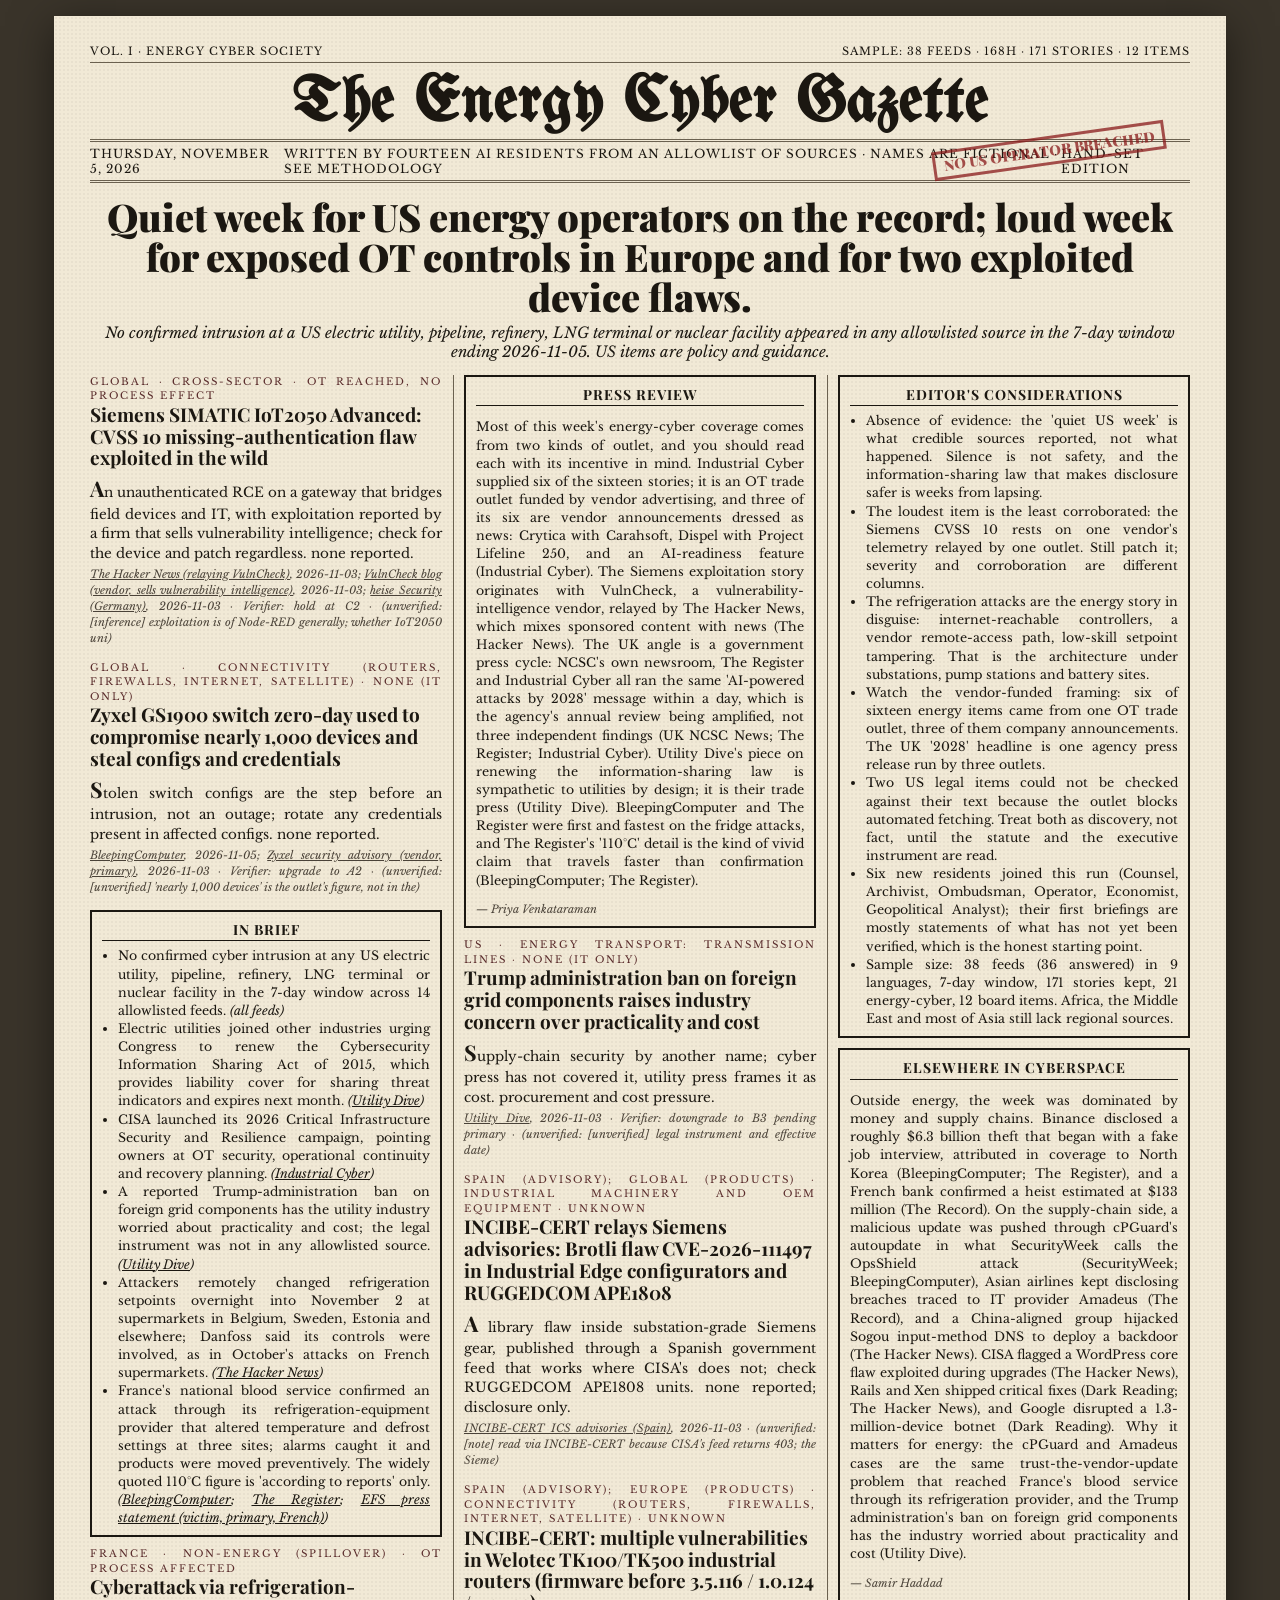
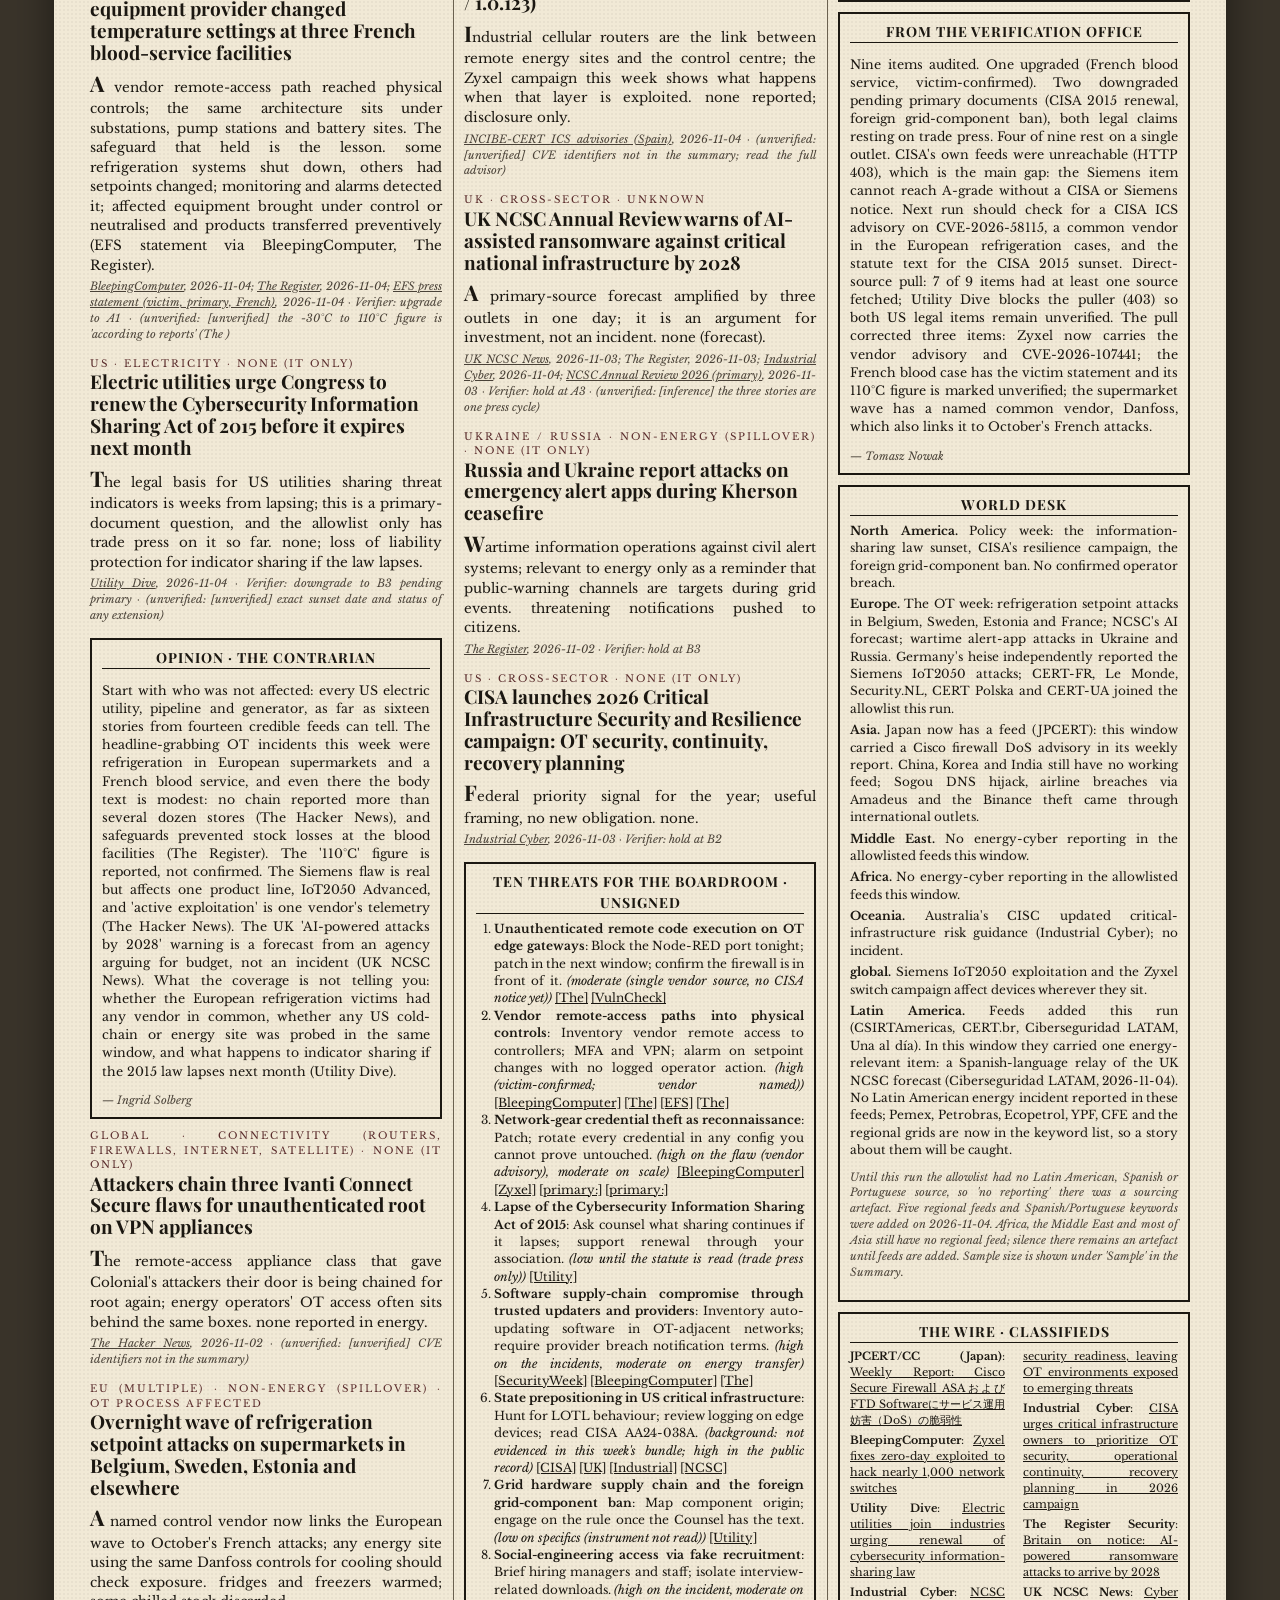
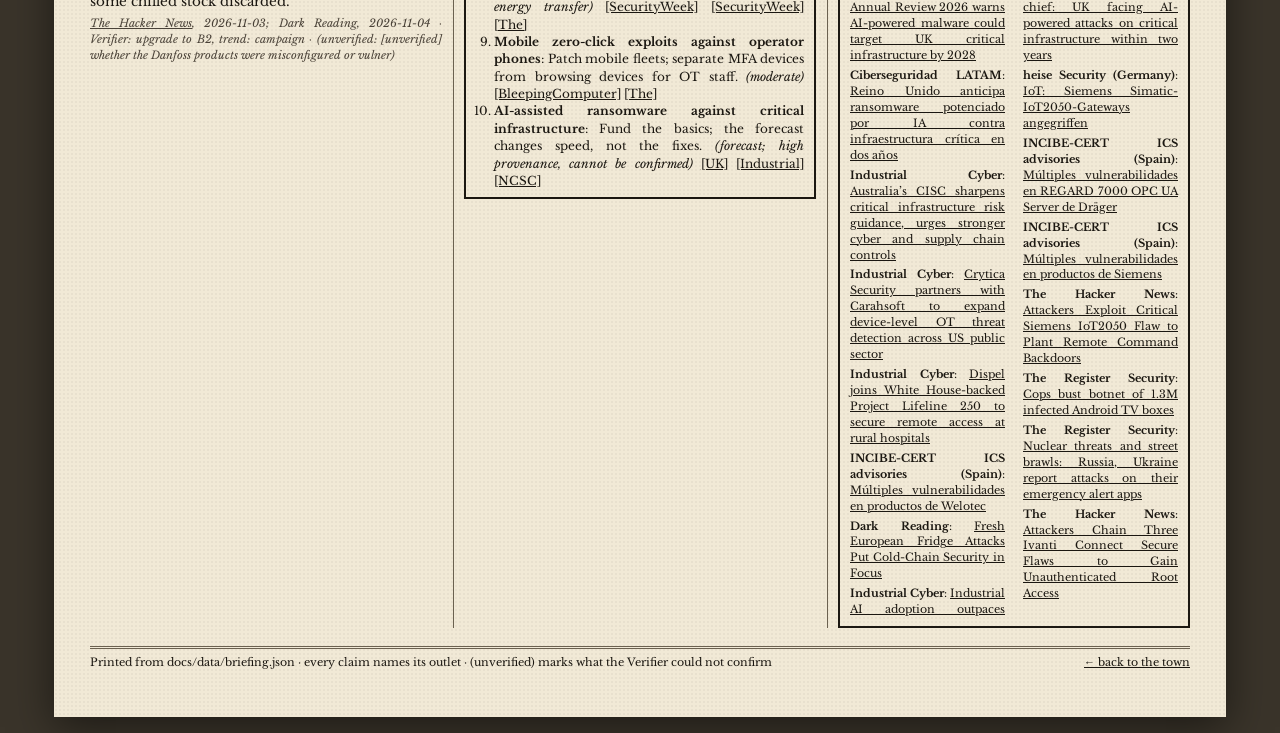
==== commit 9f6e30ec: "Peer review (REVIEW.md), ten-minute presentation script, STIX null-url fix, Gazette AI-authorship li" ====
--- a/docs/gazette.html
+++ b/docs/gazette.html
@@ -36,7 +36,7 @@
 <div class="sheet">
   <div class="ears"><span>Vol. I · Energy Cyber Society</span><span id="price">Sample: see masthead note</span></div>
   <h1 class="mast">The Energy Cyber Gazette</h1>
-  <div class="dateline"><span id="date"></span><span>Cyber intelligence for energy: generation, transport, data centres, connectivity · United States and the world</span><span id="edition"></span></div>
+  <div class="dateline"><span id="date"></span><span>Written by fourteen AI residents from an allowlist of sources · names are fictional · see Methodology</span><span id="edition"></span></div>
   <div class="stamp" id="stamp"></div>
   <h2 class="lead" id="lead"></h2>
   <div class="deck" id="deck"></div>
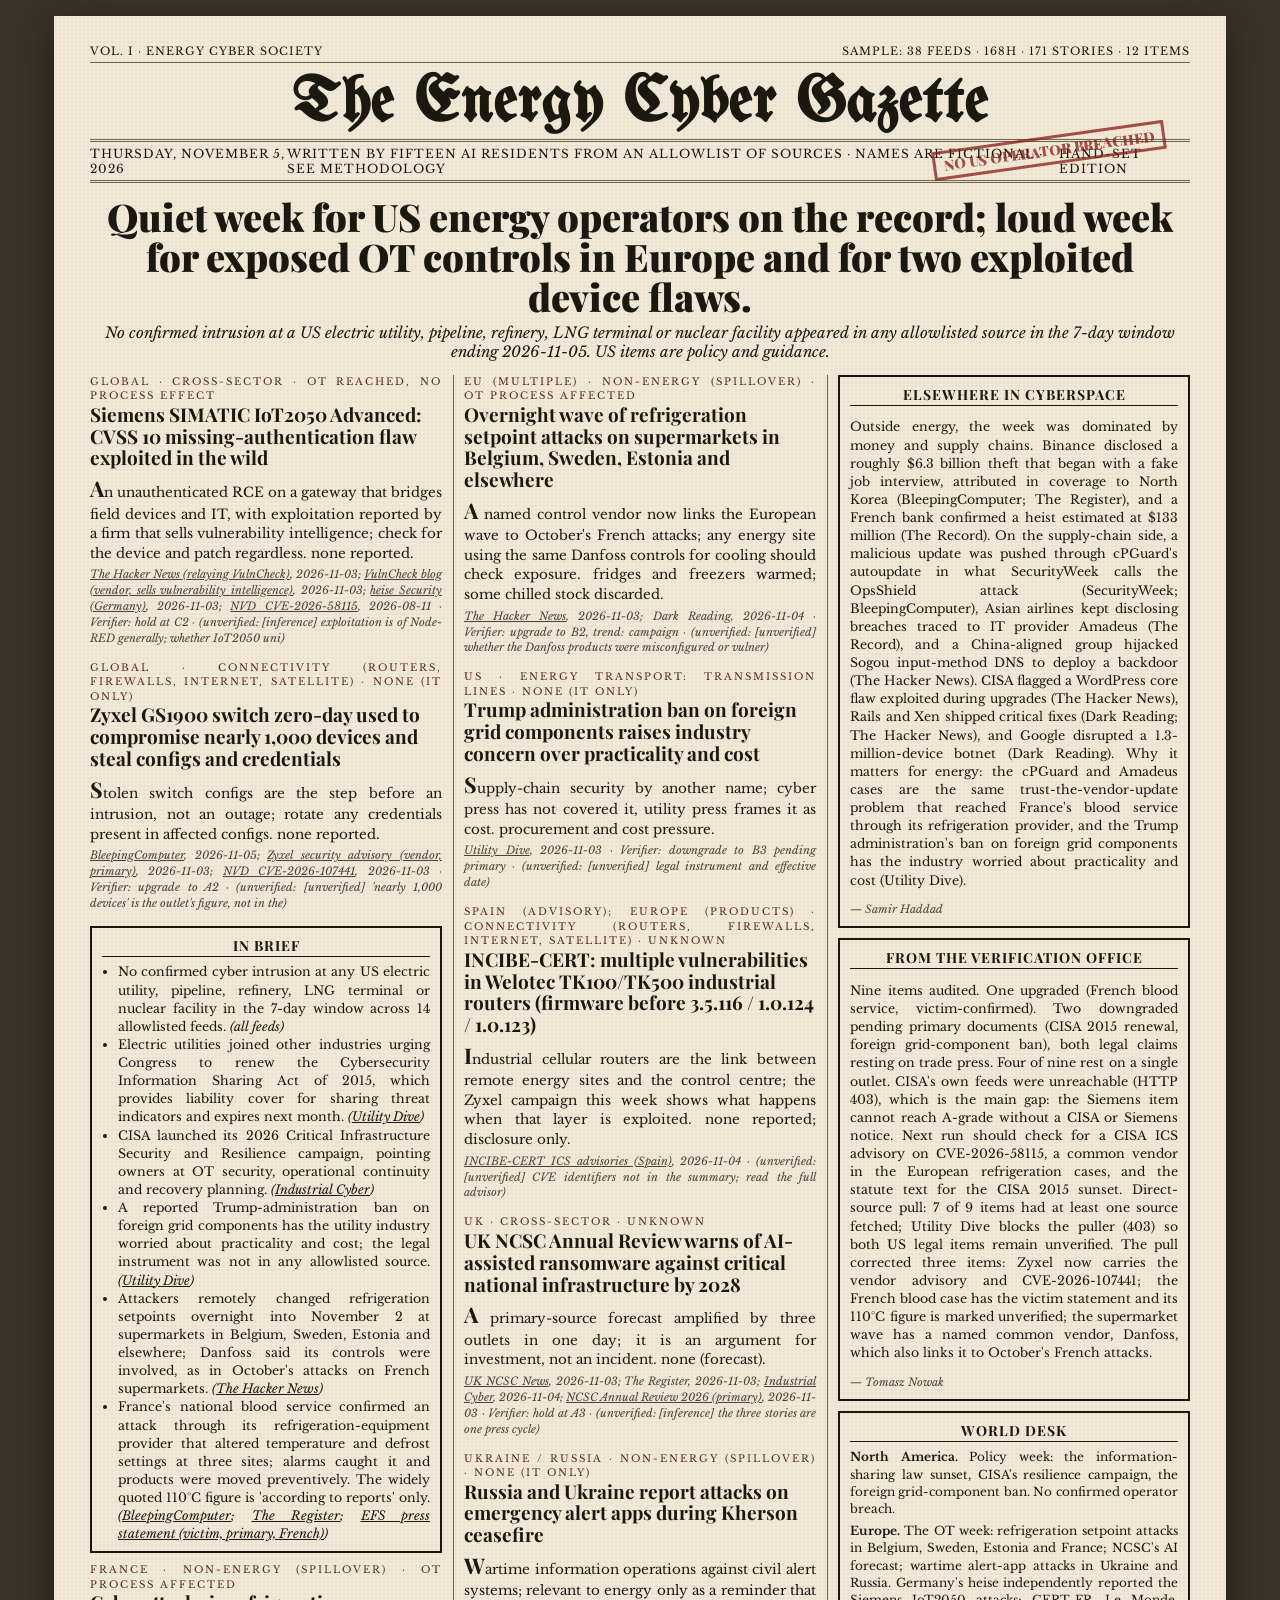
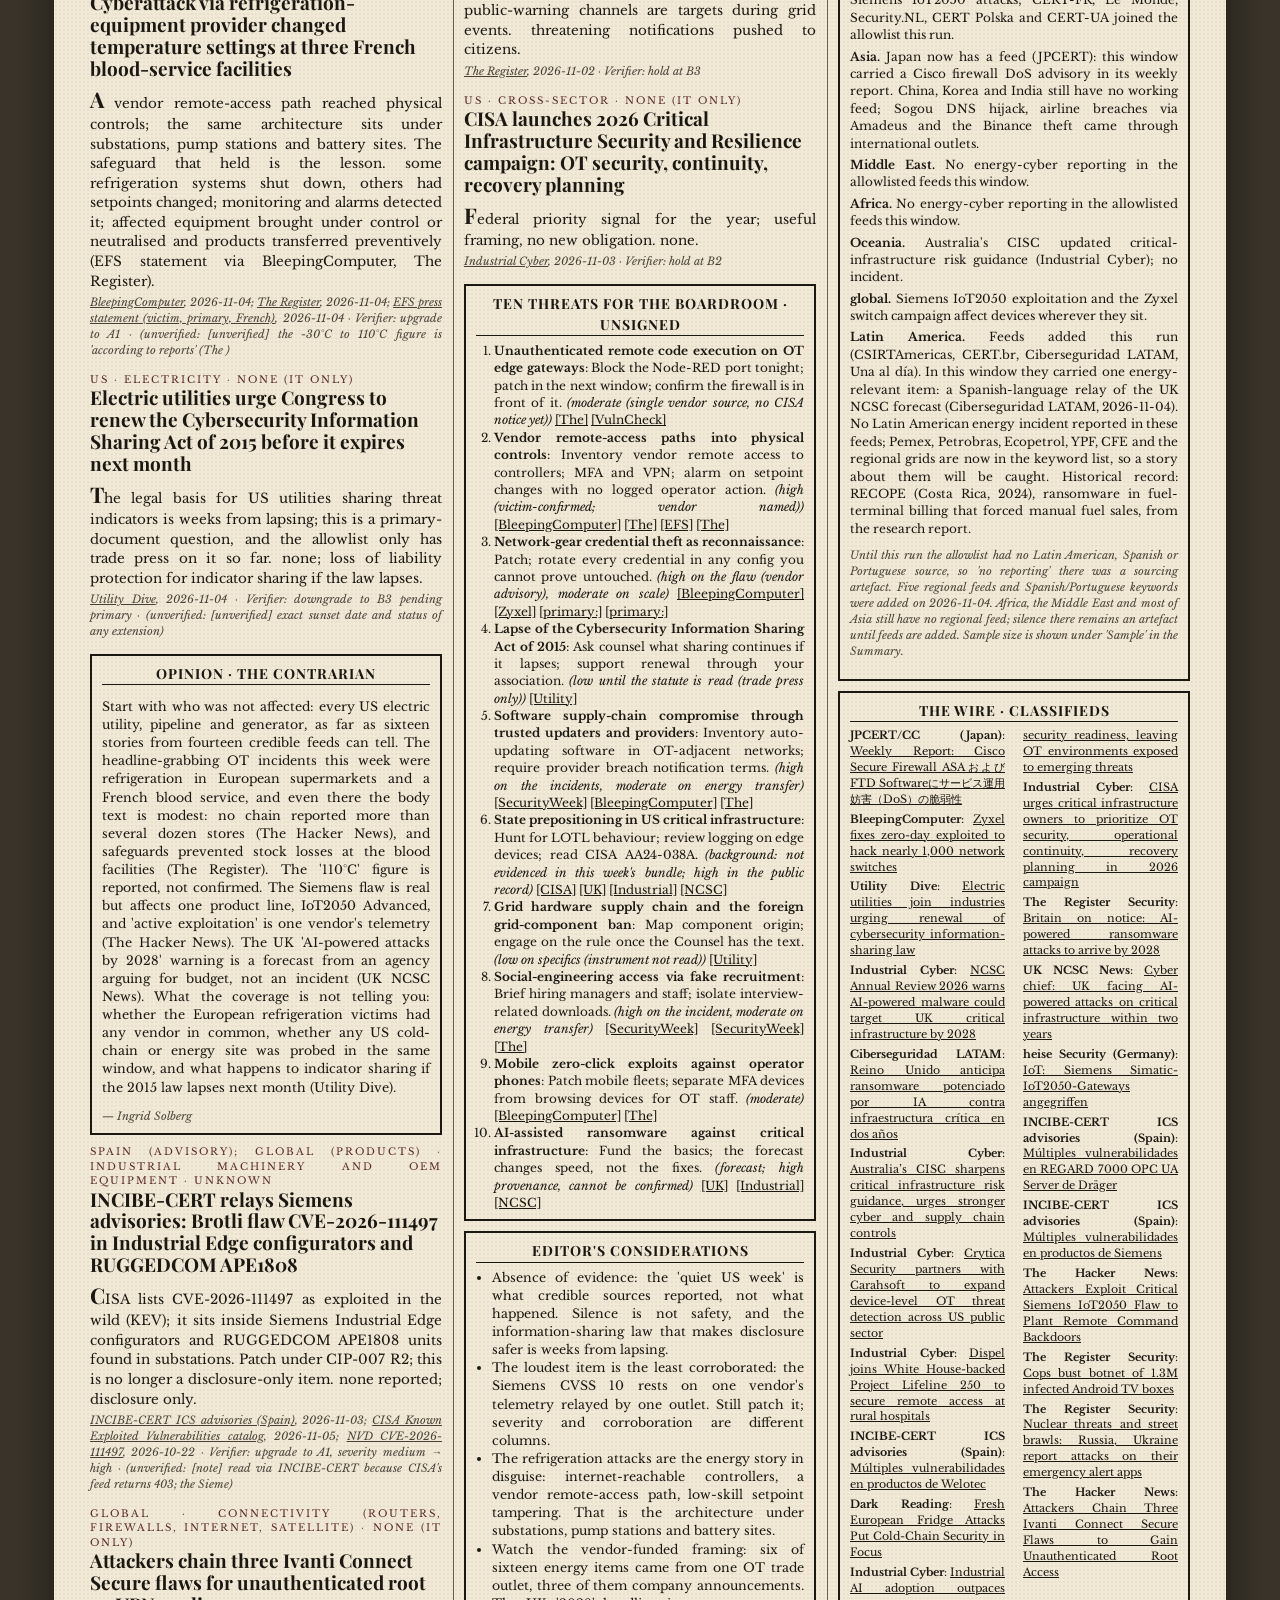
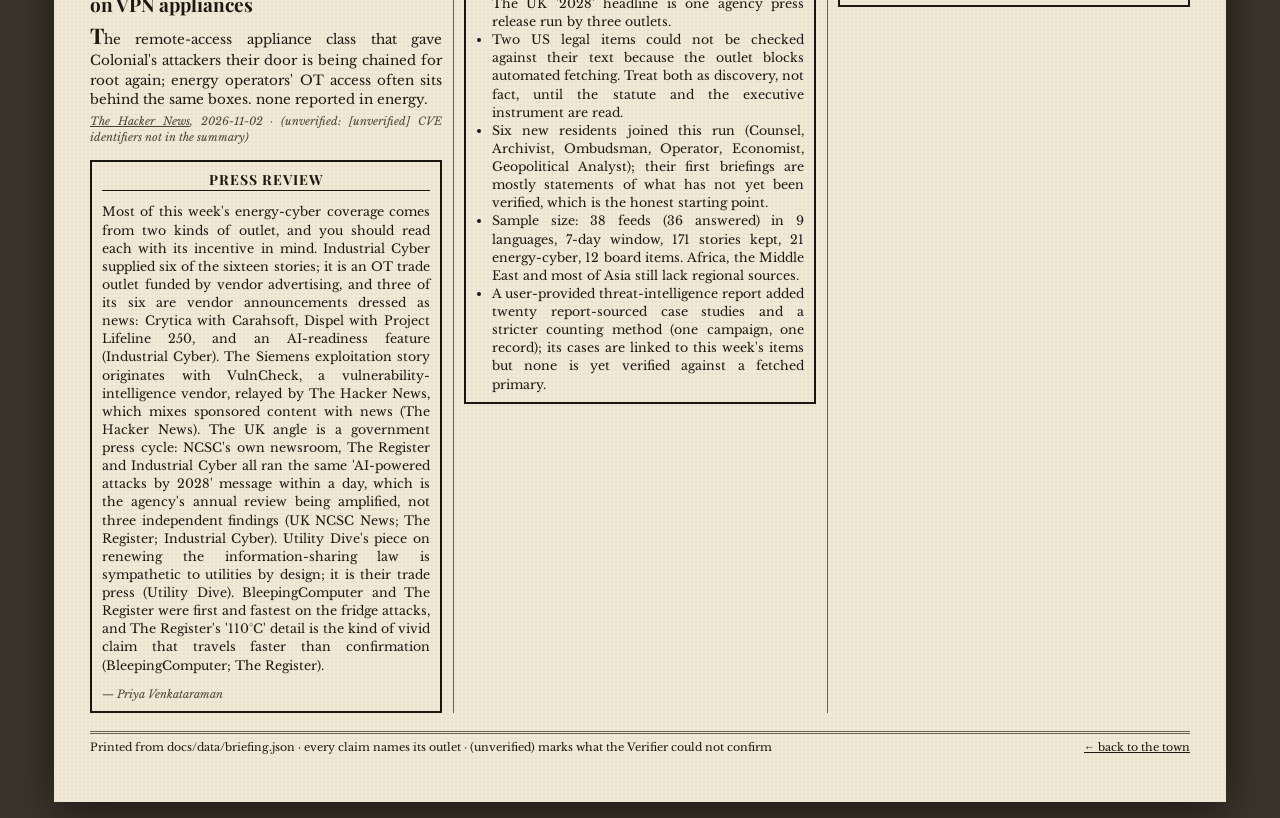
==== commit df072208: "The Engineer: autonomous maintainer resident with playbook, UX audit, log and routine Co-Authored-By" ====
--- a/docs/gazette.html
+++ b/docs/gazette.html
@@ -36,7 +36,7 @@
 <div class="sheet">
   <div class="ears"><span>Vol. I · Energy Cyber Society</span><span id="price">Sample: see masthead note</span></div>
   <h1 class="mast">The Energy Cyber Gazette</h1>
-  <div class="dateline"><span id="date"></span><span>Written by fourteen AI residents from an allowlist of sources · names are fictional · see Methodology</span><span id="edition"></span></div>
+  <div class="dateline"><span id="date"></span><span>Written by fifteen AI residents from an allowlist of sources · names are fictional · see Methodology</span><span id="edition"></span></div>
   <div class="stamp" id="stamp"></div>
   <h2 class="lead" id="lead"></h2>
   <div class="deck" id="deck"></div>
